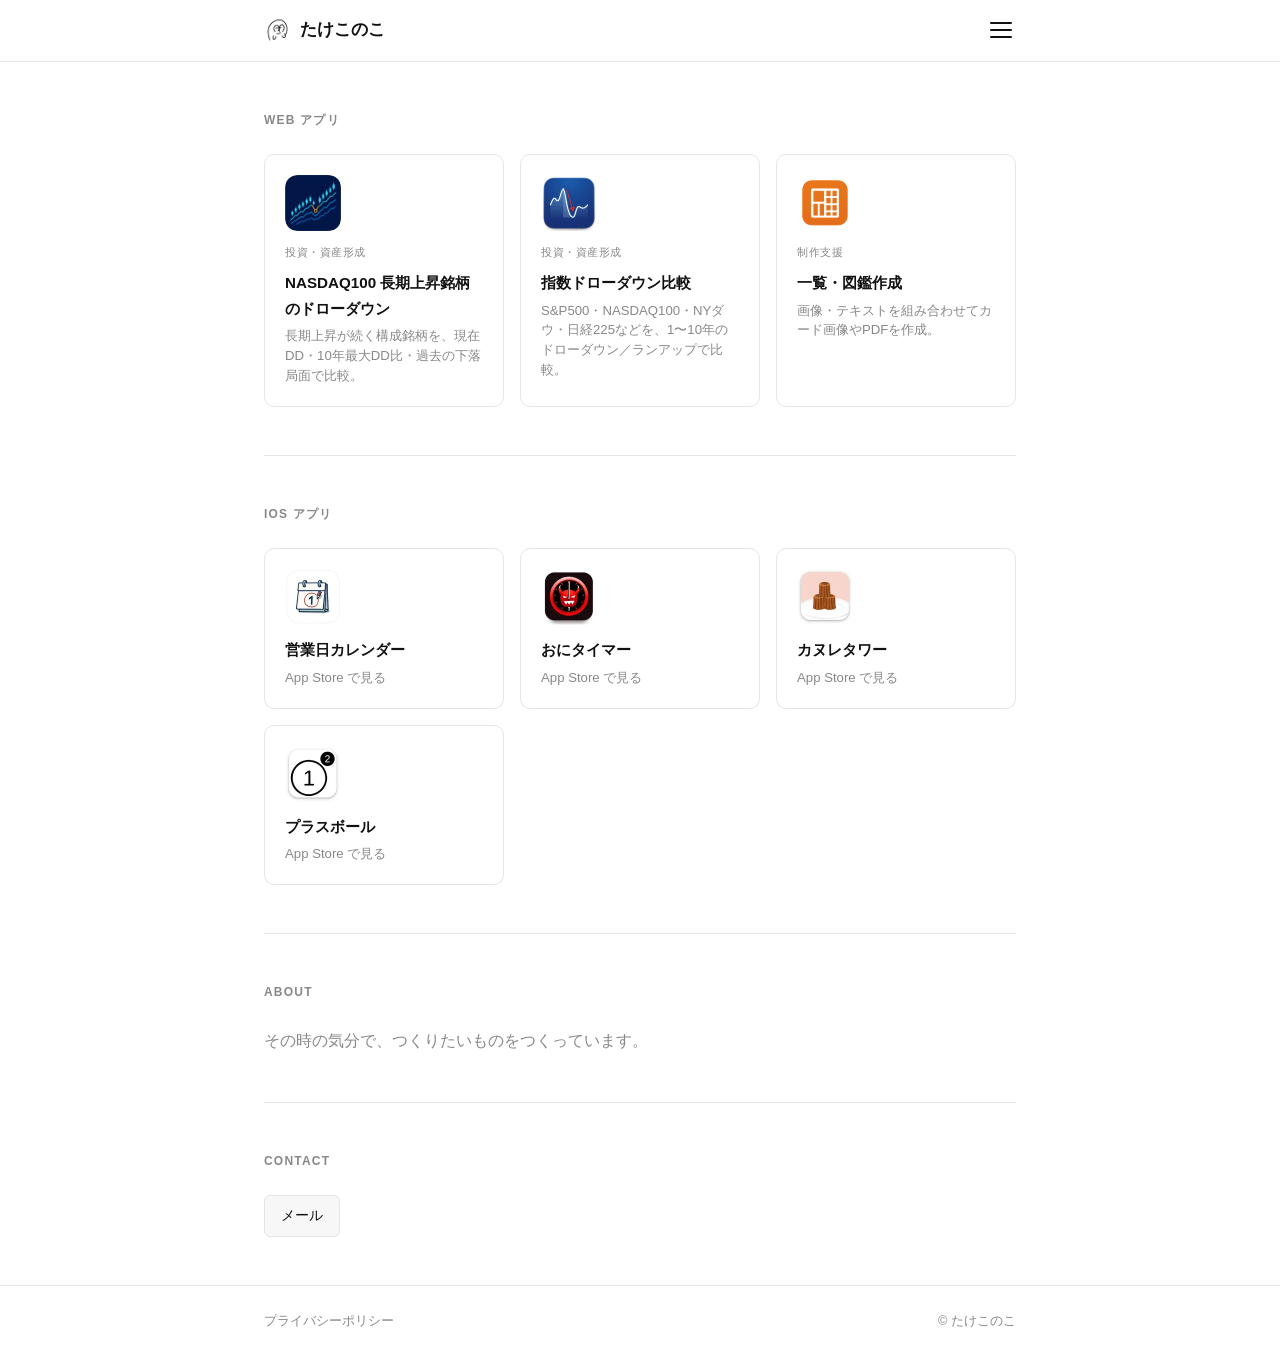
==== index.html @ 68b6a984 "Publish takekonoko.com" ====
<!doctype html>
<html lang="ja">
<head>
  <meta charset="utf-8">
  <meta name="viewport" content="width=device-width, initial-scale=1">
  <title>たけこのこ</title>
  <meta name="description" content="たけこのこが作ったWebツール・iOSアプリの一覧です。株価チャート（ドローダウン）、一覧・図鑑作成などを公開しています。">
  <link rel="canonical" href="https://takekonoko.com/">

  <!-- Open Graph / Twitter -->
  <meta property="og:type" content="website">
  <meta property="og:title" content="たけこのこ">
  <meta property="og:description" content="たけこのこが作ったWebツール・iOSアプリの一覧です。">
  <meta property="og:url" content="https://takekonoko.com/">
  <meta property="og:image" content="https://takekonoko.com/logo.png">
  <meta property="og:site_name" content="たけこのこ">
  <meta name="twitter:card" content="summary">

  <!-- Google Analytics -->
  <script async src="https://www.googletagmanager.com/gtag/js?id=G-1ZTETB06G5"></script>
  <script>
    window.dataLayer = window.dataLayer || [];
    function gtag(){dataLayer.push(arguments);}
    gtag('js', new Date());
    gtag('config', 'G-1ZTETB06G5');
  </script>

  <link rel="icon" type="image/x-icon" href="/favicon.ico">
  <link rel="icon" type="image/png" sizes="32x32" href="/favicon-32x32.png">
  <link rel="apple-touch-icon" sizes="180x180" href="/apple-touch-icon.png">
  <link rel="stylesheet" href="style.css">
</head>
<body>

  <header class="site-header">
    <div class="container">
      <a href="#" class="site-name">
        <img src="/logo.png" alt="" class="site-logo">
        たけこのこ
      </a>
      <button class="nav-toggle" aria-expanded="false" aria-label="メニュー">
        <span></span><span></span><span></span>
      </button>
      <nav id="site-nav">
        <a href="#webapps">Webアプリ</a>
        <a href="#ios">iOSアプリ</a>
        <a href="#about">About</a>
        <a href="#contact">Contact</a>
      </nav>
    </div>
  </header>

  <main class="container">

    <section id="webapps" class="section">
      <p class="section-title">Web アプリ</p>
      <div class="card-grid" id="webapps-grid"></div>
      <noscript>
        <ul>
          <li><a href="./apps/nasdaq100-drawdown/">NASDAQ100 長期上昇銘柄のドローダウン</a> — 長期上昇銘柄の現在DDを、10年最大DD比や過去の下落局面と比較。</li>
          <li><a href="./apps/ddchart/">指数ドローダウン比較</a> — S&P500・NASDAQ100・NYダウ・日経225などを1〜10年で比較。</li>
          <li><a href="./apps/cardmaker/">一覧・図鑑作成</a> — 画像・テキストを組み合わせてカード画像やPDFを作成。</li>
        </ul>
      </noscript>
    </section>

    <section id="ios" class="section">
      <p class="section-title">iOS アプリ</p>
      <div class="card-grid" id="ios-grid"></div>
      <noscript>
        <ul>
          <li><a href="https://apps.apple.com/jp/app/id6503641615">営業日カレンダー</a></li>
          <li><a href="https://apps.apple.com/jp/app/id6449638390">おにタイマー</a></li>
          <li><a href="https://apps.apple.com/app/id6448663499">カヌレタワー</a></li>
          <li><a href="https://apps.apple.com/app/id6447089713">プラスボール</a></li>
        </ul>
      </noscript>
    </section>

    <section id="about" class="section">
      <p class="section-title">About</p>
      <p class="about-text">その時の気分で、つくりたいものをつくっています。</p>
    </section>

    <section id="contact" class="section">
      <p class="section-title">Contact</p>
      <div class="contact-links">
        <a class="contact-link" href="mailto:takeko.dev@gmail.com">メール</a>
      </div>
    </section>

  </main>

  <footer class="site-footer">
    <div class="container">
      <a href="./privacy.html">プライバシーポリシー</a>
      <span>© たけこのこ</span>
    </div>
  </footer>

  <script>
    fetch('./data/apps.json')
      .then(r => r.json())
      .then(data => {
        document.getElementById('webapps-grid').innerHTML = data.webapps.map(app => `
          <a class="card" href="${app.href}">
            <picture>
              <source srcset="./images/${app.image}.webp" type="image/webp">
              <img class="card-icon" src="./images/${app.image}.png" alt="${app.title}">
            </picture>
            ${app.tag ? `<span class="card-tag">${app.tag}</span>` : ''}
            <h3>${app.title}</h3>
            <p>${app.description}</p>
          </a>`).join('');

        document.getElementById('ios-grid').innerHTML = data.ios.map(app => `
          <a class="card" href="${app.href}" target="_blank" rel="noopener">
            <picture>
              <source srcset="./images/${app.image}.webp" type="image/webp">
              <img class="card-icon" src="./images/${app.image}.png" alt="${app.title}">
            </picture>
            <h3>${app.title}</h3>
            <p>App Store で見る</p>
          </a>`).join('');
      });
  </script>

  <script>
    const toggle = document.querySelector('.nav-toggle');
    const nav = document.getElementById('site-nav');
    toggle.addEventListener('click', () => {
      const open = toggle.getAttribute('aria-expanded') === 'true';
      toggle.setAttribute('aria-expanded', !open);
      nav.classList.toggle('is-open', !open);
    });
    nav.querySelectorAll('a').forEach(a => {
      a.addEventListener('click', () => {
        toggle.setAttribute('aria-expanded', 'false');
        nav.classList.remove('is-open');
      });
    });
  </script>
</body>
</html>
---- style.css ----
:root {
  --bg: #ffffff;
  --bg-card: #ffffff;
  --bg-sub: #f7f7f7;
  --border: #e5e5e5;
  --text: #111111;
  --text-muted: #888;
  --accent: #1a6ef5;
}

*, *::before, *::after {
  box-sizing: border-box;
  margin: 0;
  padding: 0;
}

body {
  background: var(--bg);
  color: var(--text);
  font-family: -apple-system, BlinkMacSystemFont, "Segoe UI", "Hiragino Sans", sans-serif;
  font-size: 1rem;
  line-height: 1.7;
}

a {
  color: var(--accent);
  text-decoration: none;
}

a:hover {
  text-decoration: underline;
}

.container {
  max-width: 800px;
  margin: 0 auto;
  padding: 0 1.5rem;
}

/* ---- Header ---- */
.site-header {
  border-bottom: 1px solid var(--border);
  padding: 1rem 0;
}

.site-header .container {
  display: flex;
  align-items: center;
  justify-content: space-between;
}

.site-name {
  display: flex;
  align-items: center;
  gap: 0.5rem;
  font-weight: 700;
  font-size: 1.05rem;
  color: var(--text);
  text-decoration: none;
}

.site-name:hover {
  text-decoration: none;
}

.site-logo {
  width: 28px;
  height: 28px;
  border-radius: 6px;
  object-fit: cover;
}

nav {
  display: flex;
  gap: 1.5rem;
}

nav a {
  color: var(--text-muted);
  font-size: 0.875rem;
}

nav a:hover {
  color: var(--text);
  text-decoration: none;
}

/* ---- Sections ---- */
.section {
  padding: 3rem 0;
  border-bottom: 1px solid var(--border);
}

.section:last-child {
  border-bottom: none;
}

.section-title {
  font-size: 0.75rem;
  font-weight: 600;
  color: var(--text-muted);
  text-transform: uppercase;
  letter-spacing: 0.1em;
  margin-bottom: 1.5rem;
}

/* ---- Cards ---- */
.card-grid {
  display: grid;
  grid-template-columns: repeat(auto-fill, minmax(200px, 1fr));
  gap: 1rem;
}

.card {
  display: block;
  background: var(--bg-card);
  border: 1px solid var(--border);
  border-radius: 10px;
  padding: 1.25rem;
  color: var(--text);
  transition: box-shadow 0.15s, border-color 0.15s;
}

a.card:hover {
  border-color: var(--accent);
  box-shadow: 0 2px 12px rgba(26, 110, 245, 0.08);
  text-decoration: none;
}

.card-icon {
  width: 56px;
  height: 56px;
  border-radius: 12px;
  object-fit: cover;
  margin-bottom: 0.75rem;
  display: block;
}

.card h3 {
  font-size: 0.95rem;
  margin-bottom: 0.3rem;
}

.card p {
  font-size: 0.825rem;
  color: var(--text-muted);
  line-height: 1.5;
}

.card-tag {
  font-size: 0.7rem;
  color: var(--text-muted);
  display: block;
  margin-bottom: 0.5rem;
  text-transform: uppercase;
  letter-spacing: 0.05em;
}

/* ---- About ---- */
.about-text {
  color: var(--text-muted);
  max-width: 580px;
}

/* ---- Contact ---- */
.contact-links {
  display: flex;
  gap: 0.75rem;
  flex-wrap: wrap;
}

.contact-link {
  background: var(--bg-sub);
  border: 1px solid var(--border);
  border-radius: 6px;
  padding: 0.5rem 1rem;
  font-size: 0.875rem;
  color: var(--text);
  transition: border-color 0.15s;
}

.contact-link:hover {
  border-color: var(--accent);
  text-decoration: none;
}

/* ---- Footer ---- */
.site-footer {
  padding: 1.5rem 0 2rem;
  border-top: 1px solid var(--border);
}

.site-footer .container {
  display: flex;
  justify-content: space-between;
  align-items: center;
  font-size: 0.8rem;
  color: var(--text-muted);
}

.site-footer a {
  color: var(--text-muted);
}

.site-footer a:hover {
  color: var(--text);
}

/* ---- Prose (privacy etc.) ---- */
.prose {
  padding: 3rem 0 4rem;
  max-width: 600px;
}

.prose h1 {
  font-size: 1.4rem;
  margin-bottom: 2rem;
}

.prose h2 {
  font-size: 0.75rem;
  font-weight: 600;
  color: var(--text-muted);
  text-transform: uppercase;
  letter-spacing: 0.1em;
  margin-top: 2rem;
  margin-bottom: 0.6rem;
}

.prose p {
  color: var(--text-muted);
  font-size: 0.9rem;
  margin-bottom: 0.75rem;
}

.prose ul {
  padding-left: 1.5rem;
  margin-bottom: 0.75rem;
}

.prose li {
  color: var(--text-muted);
  font-size: 0.9rem;
  margin-bottom: 0.3rem;
  line-height: 1.6;
}

.prose a {
  color: var(--accent);
}

.prose .back {
  display: inline-block;
  margin-top: 2.5rem;
  font-size: 0.85rem;
  color: var(--text-muted);
}

/* ---- Hamburger ---- */
.nav-toggle {
  display: flex;
  background: none;
  border: none;
  cursor: pointer;
  padding: 4px;
  flex-direction: column;
  gap: 5px;
  position: relative;
  z-index: 101;
}

.nav-toggle span {
  display: block;
  width: 22px;
  height: 2px;
  background: var(--text);
  border-radius: 2px;
  transition: transform 0.2s, opacity 0.2s;
}

.nav-toggle[aria-expanded="true"] span:nth-child(1) {
  transform: translateY(7px) rotate(45deg);
}

.nav-toggle[aria-expanded="true"] span:nth-child(2) {
  opacity: 0;
}

.nav-toggle[aria-expanded="true"] span:nth-child(3) {
  transform: translateY(-7px) rotate(-45deg);
}

.site-header {
  position: relative;
}

nav {
  display: none;
  position: fixed;
  top: 0;
  left: 0;
  right: 0;
  bottom: 0;
  background: var(--bg);
  flex-direction: column;
  align-items: center;
  justify-content: center;
  gap: 2rem;
  z-index: 100;
}

nav.is-open {
  display: flex;
}

nav a {
  font-size: 1.4rem;
  color: var(--text);
  text-align: center;
}

nav a:hover {
  color: var(--accent);
  text-decoration: none;
}

/* ---- Responsive ---- */
@media (max-width: 560px) {
  .card-grid {
    grid-template-columns: repeat(2, 1fr);
  }

  .site-footer .container {
    flex-direction: column;
    gap: 0.4rem;
    text-align: center;
  }
}
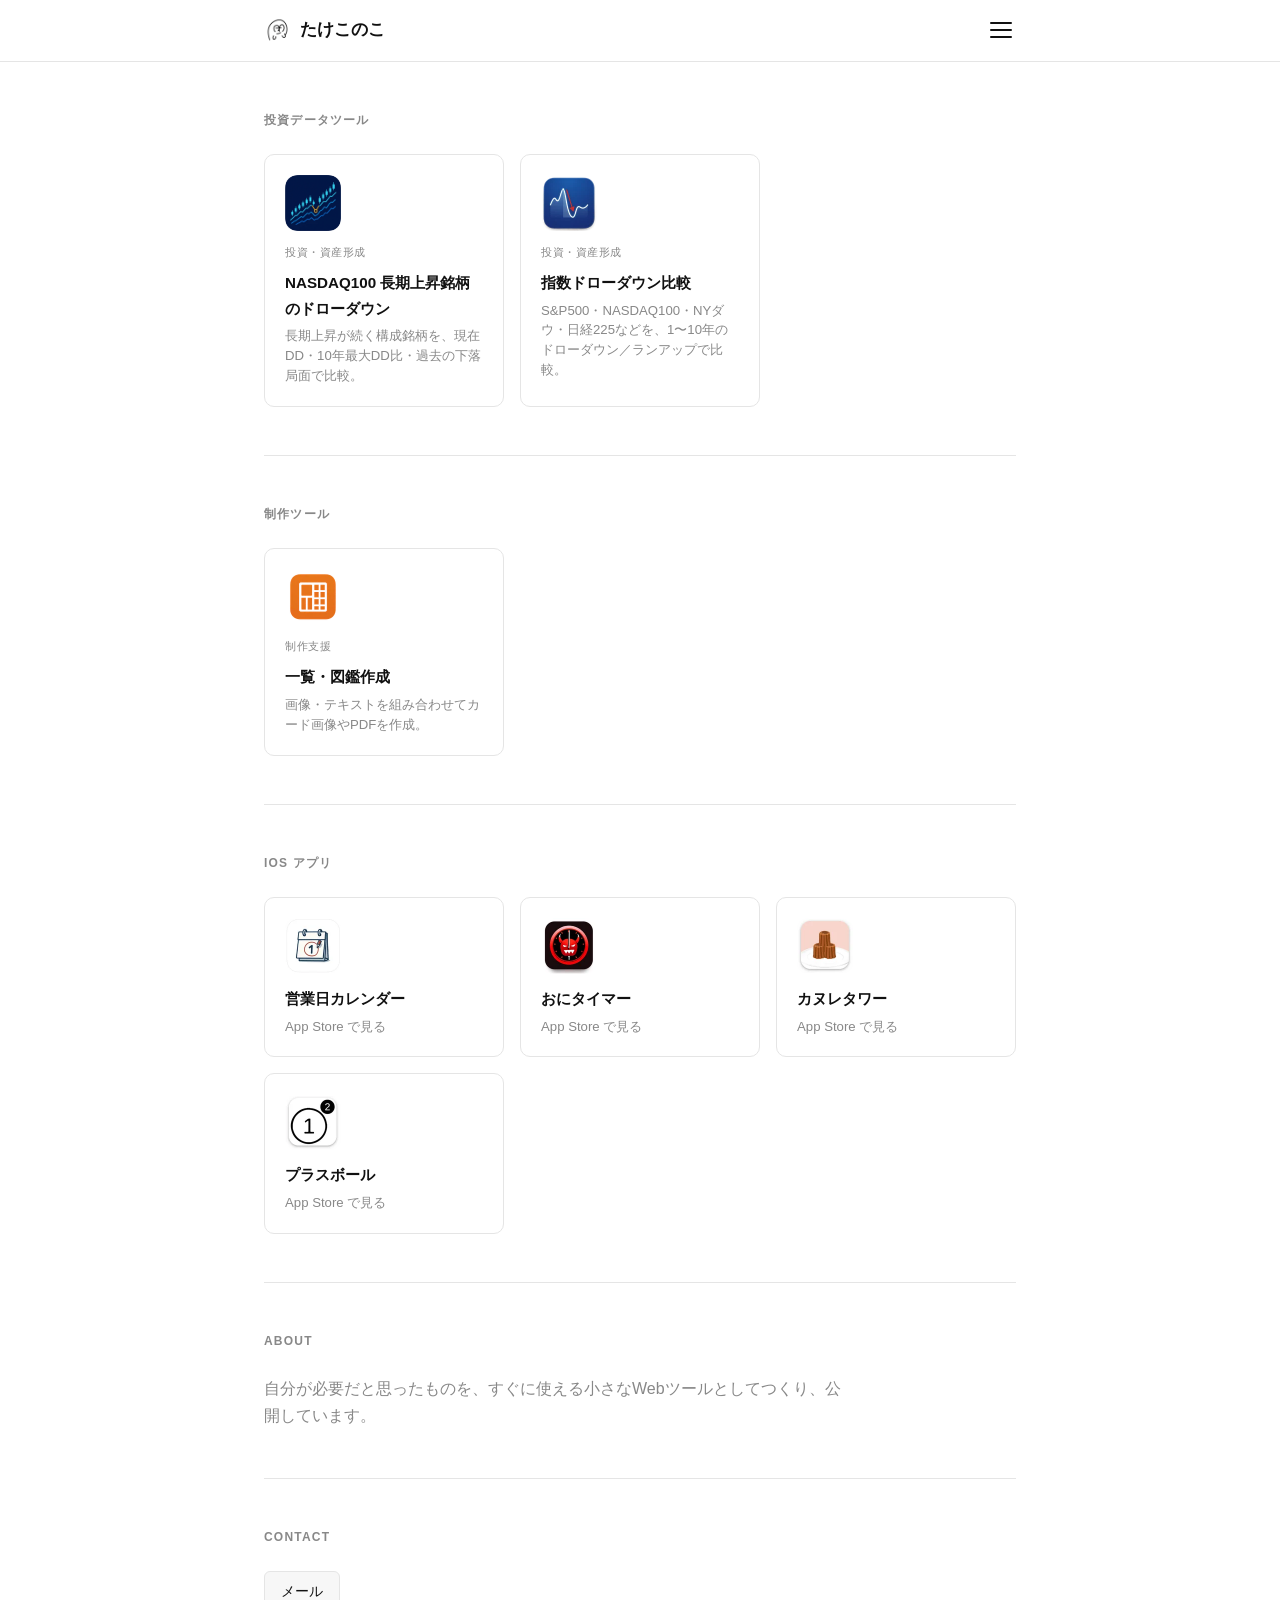
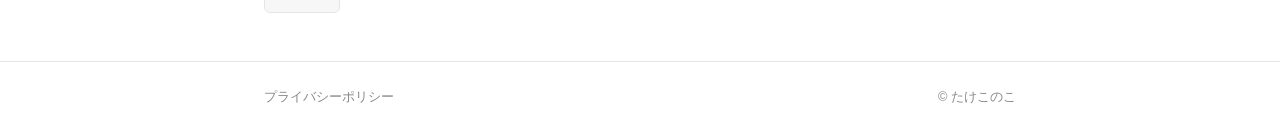
==== commit 38d133be: "Publish takekonoko.com" ====
--- a/index.html
+++ b/index.html
@@ -42,7 +42,8 @@
         <span></span><span></span><span></span>
       </button>
       <nav id="site-nav">
-        <a href="#webapps">Webアプリ</a>
+        <a href="#markets">投資ツール</a>
+        <a href="#creative">制作ツール</a>
         <a href="#ios">iOSアプリ</a>
         <a href="#about">About</a>
         <a href="#contact">Contact</a>
@@ -52,13 +53,22 @@
 
   <main class="container">
 
-    <section id="webapps" class="section">
-      <p class="section-title">Web アプリ</p>
-      <div class="card-grid" id="webapps-grid"></div>
+    <section id="markets" class="section">
+      <p class="section-title">投資データツール</p>
+      <div class="card-grid" id="markets-grid"></div>
       <noscript>
         <ul>
           <li><a href="./apps/nasdaq100-drawdown/">NASDAQ100 長期上昇銘柄のドローダウン</a> — 長期上昇銘柄の現在DDを、10年最大DD比や過去の下落局面と比較。</li>
           <li><a href="./apps/ddchart/">指数ドローダウン比較</a> — S&P500・NASDAQ100・NYダウ・日経225などを1〜10年で比較。</li>
+        </ul>
+      </noscript>
+    </section>
+
+    <section id="creative" class="section">
+      <p class="section-title">制作ツール</p>
+      <div class="card-grid" id="creative-grid"></div>
+      <noscript>
+        <ul>
           <li><a href="./apps/cardmaker/">一覧・図鑑作成</a> — 画像・テキストを組み合わせてカード画像やPDFを作成。</li>
         </ul>
       </noscript>
@@ -79,7 +89,7 @@
 
     <section id="about" class="section">
       <p class="section-title">About</p>
-      <p class="about-text">その時の気分で、つくりたいものをつくっています。</p>
+      <p class="about-text">自分が必要だと思ったものを、すぐに使える小さなWebツールとしてつくり、公開しています。</p>
     </section>
 
     <section id="contact" class="section">
@@ -102,7 +112,7 @@
     fetch('./data/apps.json')
       .then(r => r.json())
       .then(data => {
-        document.getElementById('webapps-grid').innerHTML = data.webapps.map(app => `
+        const renderCards = apps => apps.map(app => `
           <a class="card" href="${app.href}">
             <picture>
               <source srcset="./images/${app.image}.webp" type="image/webp">
@@ -112,6 +122,13 @@
             <h3>${app.title}</h3>
             <p>${app.description}</p>
           </a>`).join('');
+
+        document.getElementById('markets-grid').innerHTML = renderCards(
+          data.webapps.filter(app => app.tag === '投資・資産形成')
+        );
+        document.getElementById('creative-grid').innerHTML = renderCards(
+          data.webapps.filter(app => app.tag !== '投資・資産形成')
+        );
 
         document.getElementById('ios-grid').innerHTML = data.ios.map(app => `
           <a class="card" href="${app.href}" target="_blank" rel="noopener">
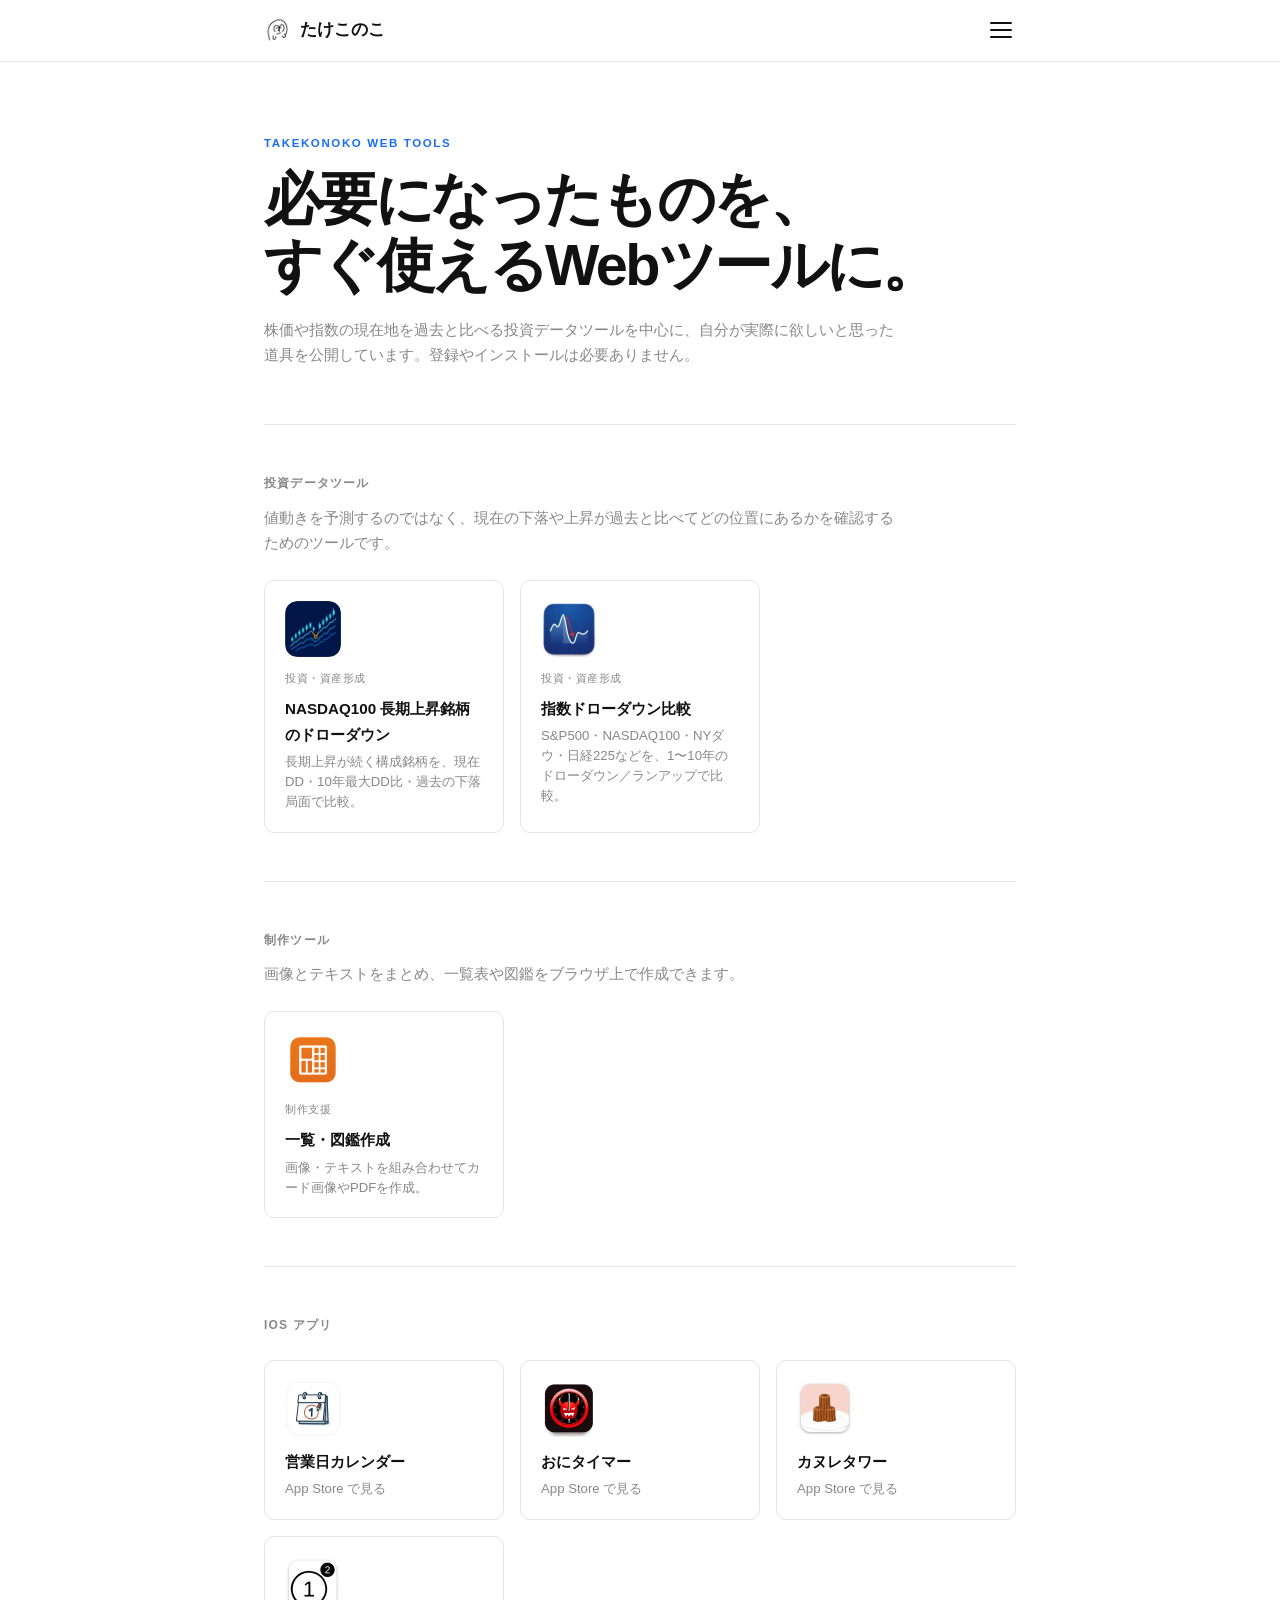
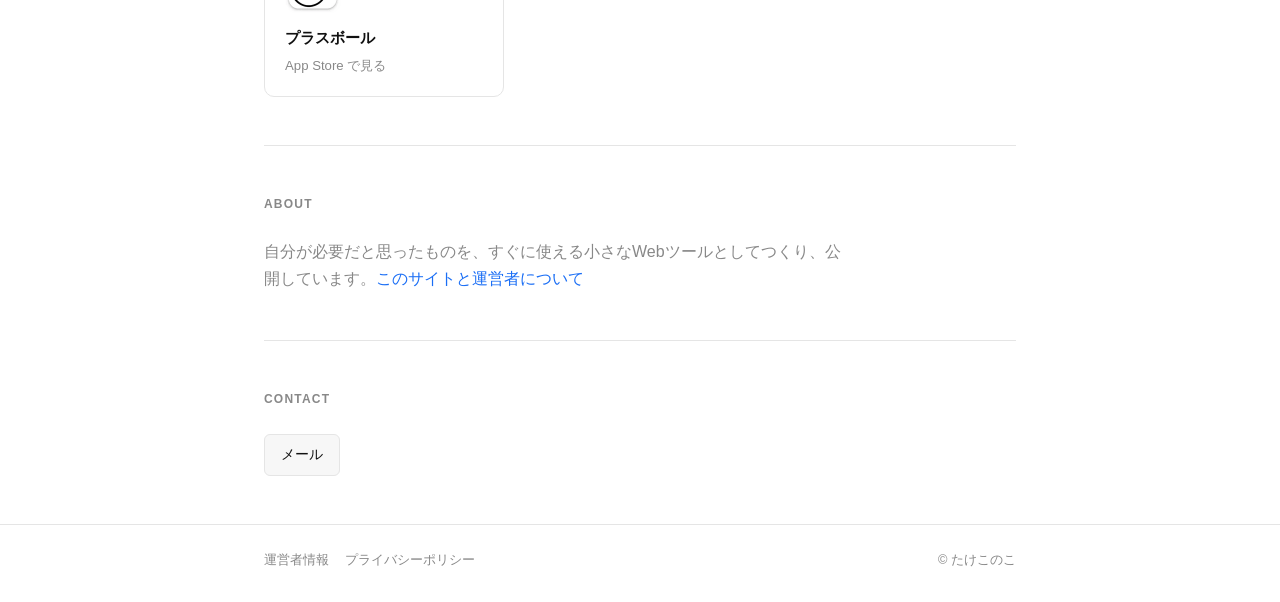
==== commit b975b7fa: "Publish takekonoko.com" ====
--- a/index.html
+++ b/index.html
@@ -3,14 +3,14 @@
 <head>
   <meta charset="utf-8">
   <meta name="viewport" content="width=device-width, initial-scale=1">
-  <title>たけこのこ</title>
-  <meta name="description" content="たけこのこが作ったWebツール・iOSアプリの一覧です。株価チャート（ドローダウン）、一覧・図鑑作成などを公開しています。">
+  <title>たけこのこ | 投資データ・制作Webツール</title>
+  <meta name="description" content="株価や指数の現在地を過去と比べる投資データツール、画像と文章から一覧を作る制作ツールを無料で公開しています。登録・インストール不要で使えます。">
   <link rel="canonical" href="https://takekonoko.com/">
 
   <!-- Open Graph / Twitter -->
   <meta property="og:type" content="website">
   <meta property="og:title" content="たけこのこ">
-  <meta property="og:description" content="たけこのこが作ったWebツール・iOSアプリの一覧です。">
+  <meta property="og:description" content="自分が必要だと思った小さなWebツールを、登録不要で公開しています。">
   <meta property="og:url" content="https://takekonoko.com/">
   <meta property="og:image" content="https://takekonoko.com/logo.png">
   <meta property="og:site_name" content="たけこのこ">
@@ -45,16 +45,22 @@
         <a href="#markets">投資ツール</a>
         <a href="#creative">制作ツール</a>
         <a href="#ios">iOSアプリ</a>
-        <a href="#about">About</a>
+        <a href="./about.html">About</a>
         <a href="#contact">Contact</a>
       </nav>
     </div>
   </header>
 
   <main class="container">
+    <section class="home-intro" aria-labelledby="home-title">
+      <p class="home-kicker">TAKEKONOKO WEB TOOLS</p>
+      <h1 id="home-title">必要になったものを、<br>すぐ使えるWebツールに。</h1>
+      <p>株価や指数の現在地を過去と比べる投資データツールを中心に、自分が実際に欲しいと思った道具を公開しています。登録やインストールは必要ありません。</p>
+    </section>
 
     <section id="markets" class="section">
       <p class="section-title">投資データツール</p>
+      <p class="section-lead">値動きを予測するのではなく、現在の下落や上昇が過去と比べてどの位置にあるかを確認するためのツールです。</p>
       <div class="card-grid" id="markets-grid"></div>
       <noscript>
         <ul>
@@ -66,6 +72,7 @@
 
     <section id="creative" class="section">
       <p class="section-title">制作ツール</p>
+      <p class="section-lead">画像とテキストをまとめ、一覧表や図鑑をブラウザ上で作成できます。</p>
       <div class="card-grid" id="creative-grid"></div>
       <noscript>
         <ul>
@@ -89,7 +96,7 @@
 
     <section id="about" class="section">
       <p class="section-title">About</p>
-      <p class="about-text">自分が必要だと思ったものを、すぐに使える小さなWebツールとしてつくり、公開しています。</p>
+      <p class="about-text">自分が必要だと思ったものを、すぐに使える小さなWebツールとしてつくり、公開しています。<a href="./about.html">このサイトと運営者について</a></p>
     </section>
 
     <section id="contact" class="section">
@@ -103,7 +110,7 @@
 
   <footer class="site-footer">
     <div class="container">
-      <a href="./privacy.html">プライバシーポリシー</a>
+      <div class="footer-links"><a href="./about.html">運営者情報</a><a href="./privacy.html">プライバシーポリシー</a></div>
       <span>© たけこのこ</span>
     </div>
   </footer>
--- a/style.css
+++ b/style.css
@@ -256,6 +256,45 @@
   color: var(--text-muted);
 }
 
+
+/* ---- Home intro and supporting copy ---- */
+.home-intro {
+  padding: 4.5rem 0 3.5rem;
+  border-bottom: 1px solid var(--border);
+}
+
+.home-kicker {
+  color: var(--accent);
+  font-size: 0.72rem;
+  font-weight: 700;
+  letter-spacing: 0.14em;
+  margin-bottom: 0.8rem;
+}
+
+.home-intro h1 {
+  max-width: 680px;
+  font-size: clamp(2rem, 7vw, 3.6rem);
+  line-height: 1.15;
+  letter-spacing: -0.045em;
+  margin-bottom: 1.25rem;
+}
+
+.home-intro > p:last-child,
+.section-lead {
+  max-width: 640px;
+  color: var(--text-muted);
+  font-size: 0.92rem;
+}
+
+.section-lead {
+  margin: -0.75rem 0 1.5rem;
+}
+
+.footer-links {
+  display: flex;
+  gap: 1rem;
+  flex-wrap: wrap;
+}
 /* ---- Hamburger ---- */
 .nav-toggle {
   display: flex;
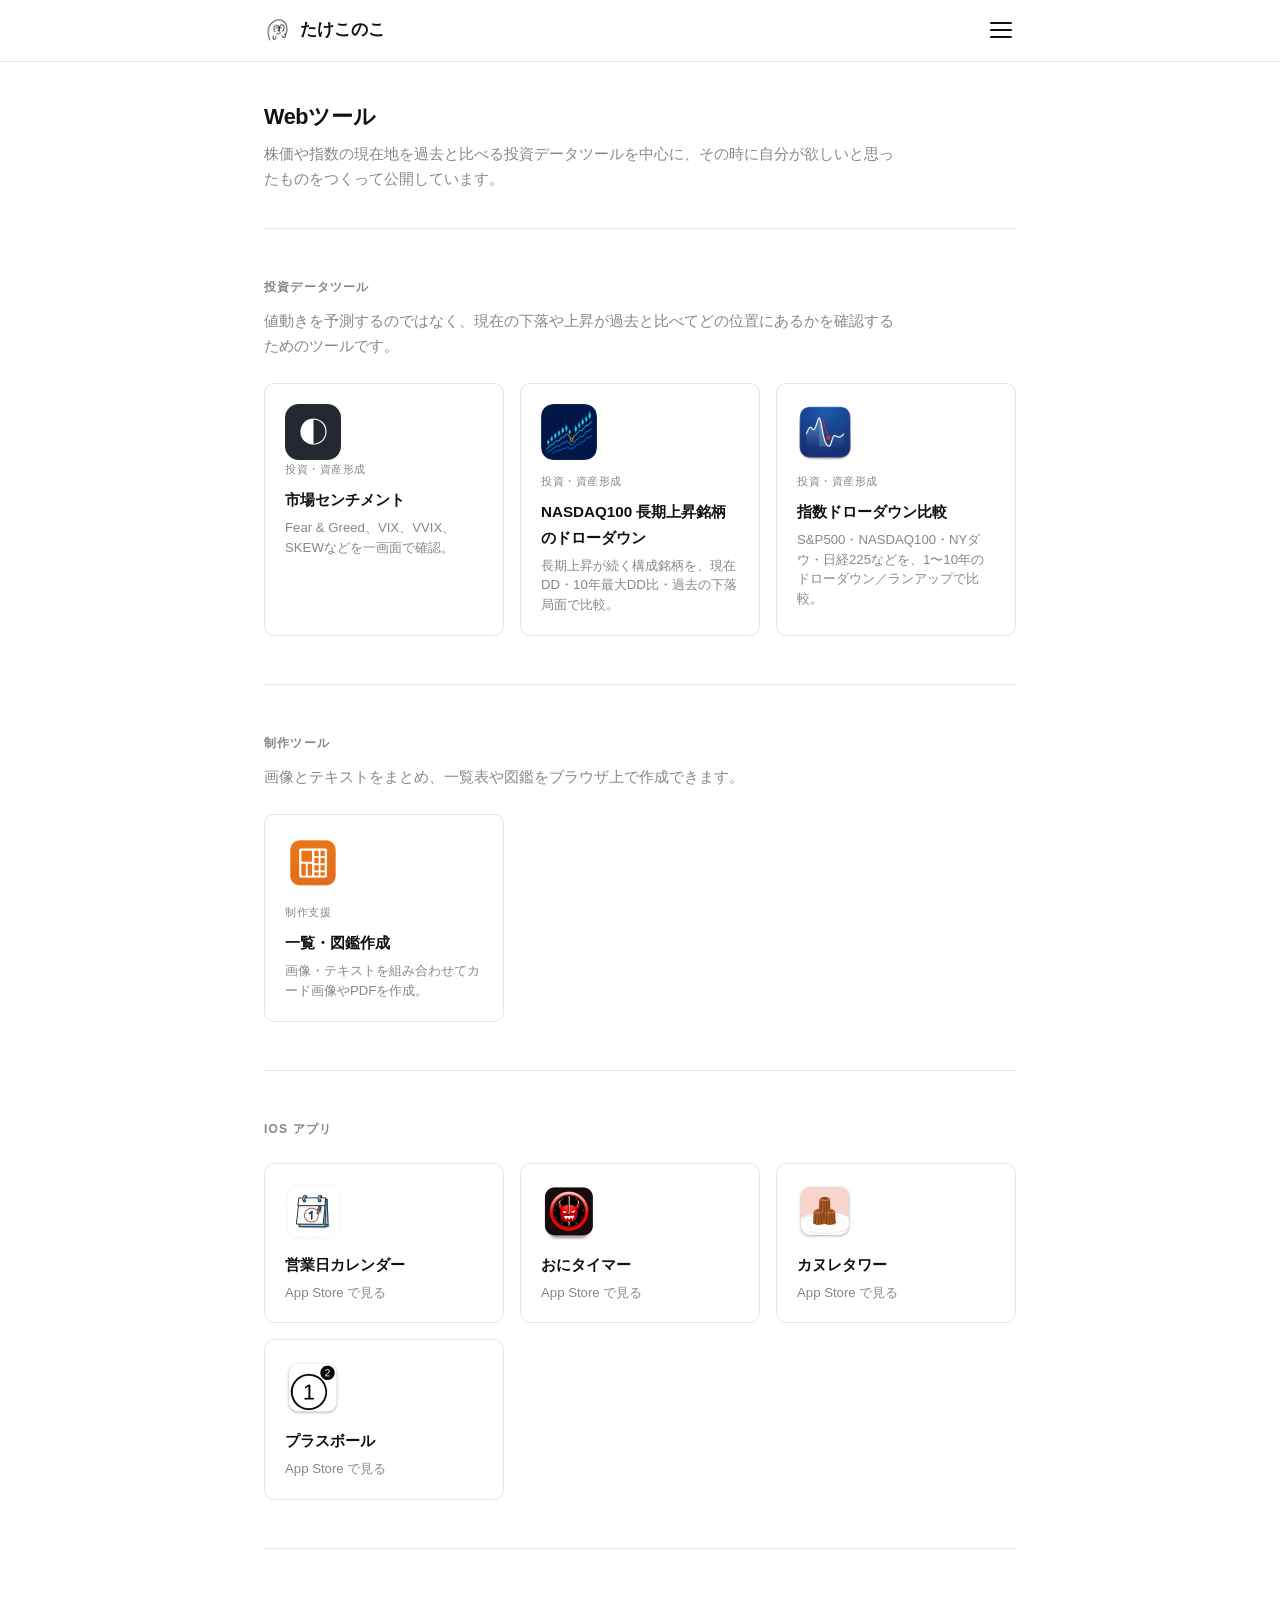
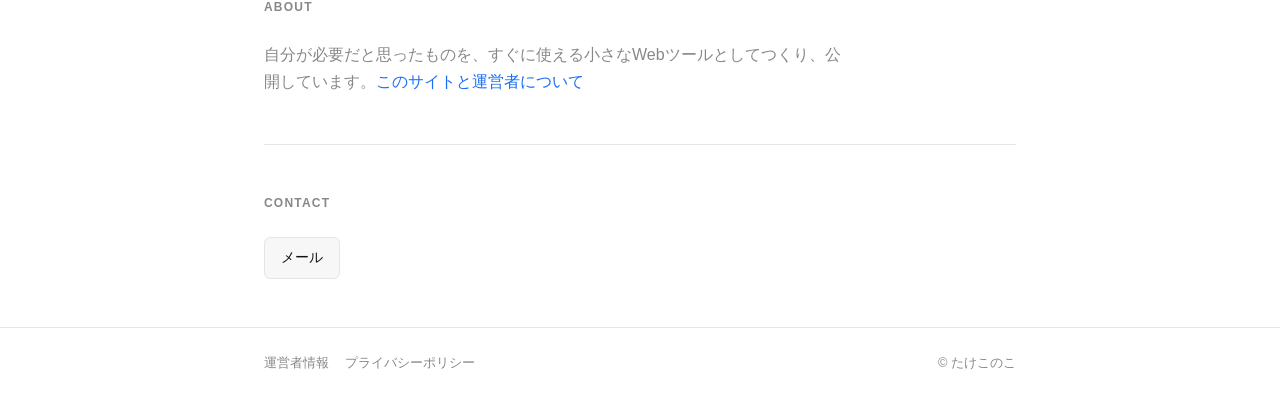
==== commit dede1238: "Publish takekonoko.com" ====
--- a/index.html
+++ b/index.html
@@ -53,9 +53,8 @@
 
   <main class="container">
     <section class="home-intro" aria-labelledby="home-title">
-      <p class="home-kicker">TAKEKONOKO WEB TOOLS</p>
-      <h1 id="home-title">必要になったものを、<br>すぐ使えるWebツールに。</h1>
-      <p>株価や指数の現在地を過去と比べる投資データツールを中心に、自分が実際に欲しいと思った道具を公開しています。登録やインストールは必要ありません。</p>
+      <h1 id="home-title">Webツール</h1>
+      <p>株価や指数の現在地を過去と比べる投資データツールを中心に、その時に自分が欲しいと思ったものをつくって公開しています。</p>
     </section>
 
     <section id="markets" class="section">
@@ -64,6 +63,7 @@
       <div class="card-grid" id="markets-grid"></div>
       <noscript>
         <ul>
+          <li><a href="./apps/market-sentiment/">市場センチメント</a> — Fear &amp; Greed、VIX、VVIX、SKEWなどを一画面で確認。</li>
           <li><a href="./apps/nasdaq100-drawdown/">NASDAQ100 長期上昇銘柄のドローダウン</a> — 長期上昇銘柄の現在DDを、10年最大DD比や過去の下落局面と比較。</li>
           <li><a href="./apps/ddchart/">指数ドローダウン比較</a> — S&P500・NASDAQ100・NYダウ・日経225などを1〜10年で比較。</li>
         </ul>
@@ -116,15 +116,12 @@
   </footer>
 
   <script>
-    fetch('./data/apps.json')
+    fetch('./data/apps.json', { cache: 'no-store' })
       .then(r => r.json())
       .then(data => {
         const renderCards = apps => apps.map(app => `
           <a class="card" href="${app.href}">
-            <picture>
-              <source srcset="./images/${app.image}.webp" type="image/webp">
-              <img class="card-icon" src="./images/${app.image}.png" alt="${app.title}">
-            </picture>
+            ${app.image ? `<picture><source srcset="./images/${app.image}.webp" type="image/webp"><img class="card-icon" src="./images/${app.image}.png" alt="${app.title}"></picture>` : `<span class="card-symbol" aria-hidden="true">${app.icon || '◐'}</span>`}
             ${app.tag ? `<span class="card-tag">${app.tag}</span>` : ''}
             <h3>${app.title}</h3>
             <p>${app.description}</p>
@@ -139,10 +136,7 @@
 
         document.getElementById('ios-grid').innerHTML = data.ios.map(app => `
           <a class="card" href="${app.href}" target="_blank" rel="noopener">
-            <picture>
-              <source srcset="./images/${app.image}.webp" type="image/webp">
-              <img class="card-icon" src="./images/${app.image}.png" alt="${app.title}">
-            </picture>
+            ${app.image ? `<picture><source srcset="./images/${app.image}.webp" type="image/webp"><img class="card-icon" src="./images/${app.image}.png" alt="${app.title}"></picture>` : `<span class="card-symbol" aria-hidden="true">${app.icon || '◐'}</span>`}
             <h3>${app.title}</h3>
             <p>App Store で見る</p>
           </a>`).join('');
--- a/style.css
+++ b/style.css
@@ -259,24 +259,27 @@
 
 /* ---- Home intro and supporting copy ---- */
 .home-intro {
-  padding: 4.5rem 0 3.5rem;
+  padding: 2.6rem 0 2.2rem;
   border-bottom: 1px solid var(--border);
 }
 
-.home-kicker {
-  color: var(--accent);
-  font-size: 0.72rem;
-  font-weight: 700;
-  letter-spacing: 0.14em;
-  margin-bottom: 0.8rem;
-}
-
 .home-intro h1 {
-  max-width: 680px;
-  font-size: clamp(2rem, 7vw, 3.6rem);
-  line-height: 1.15;
-  letter-spacing: -0.045em;
-  margin-bottom: 1.25rem;
+  font-size: 1.35rem;
+  line-height: 1.3;
+  letter-spacing: -0.015em;
+  margin-bottom: 0.7rem;
+}
+
+.card-symbol {
+  width: 56px;
+  height: 56px;
+  display: grid;
+  place-items: center;
+  border-radius: 14px;
+  background: #242830;
+  color: #fff;
+  font-size: 1.8rem;
+  line-height: 1;
 }
 
 .home-intro > p:last-child,
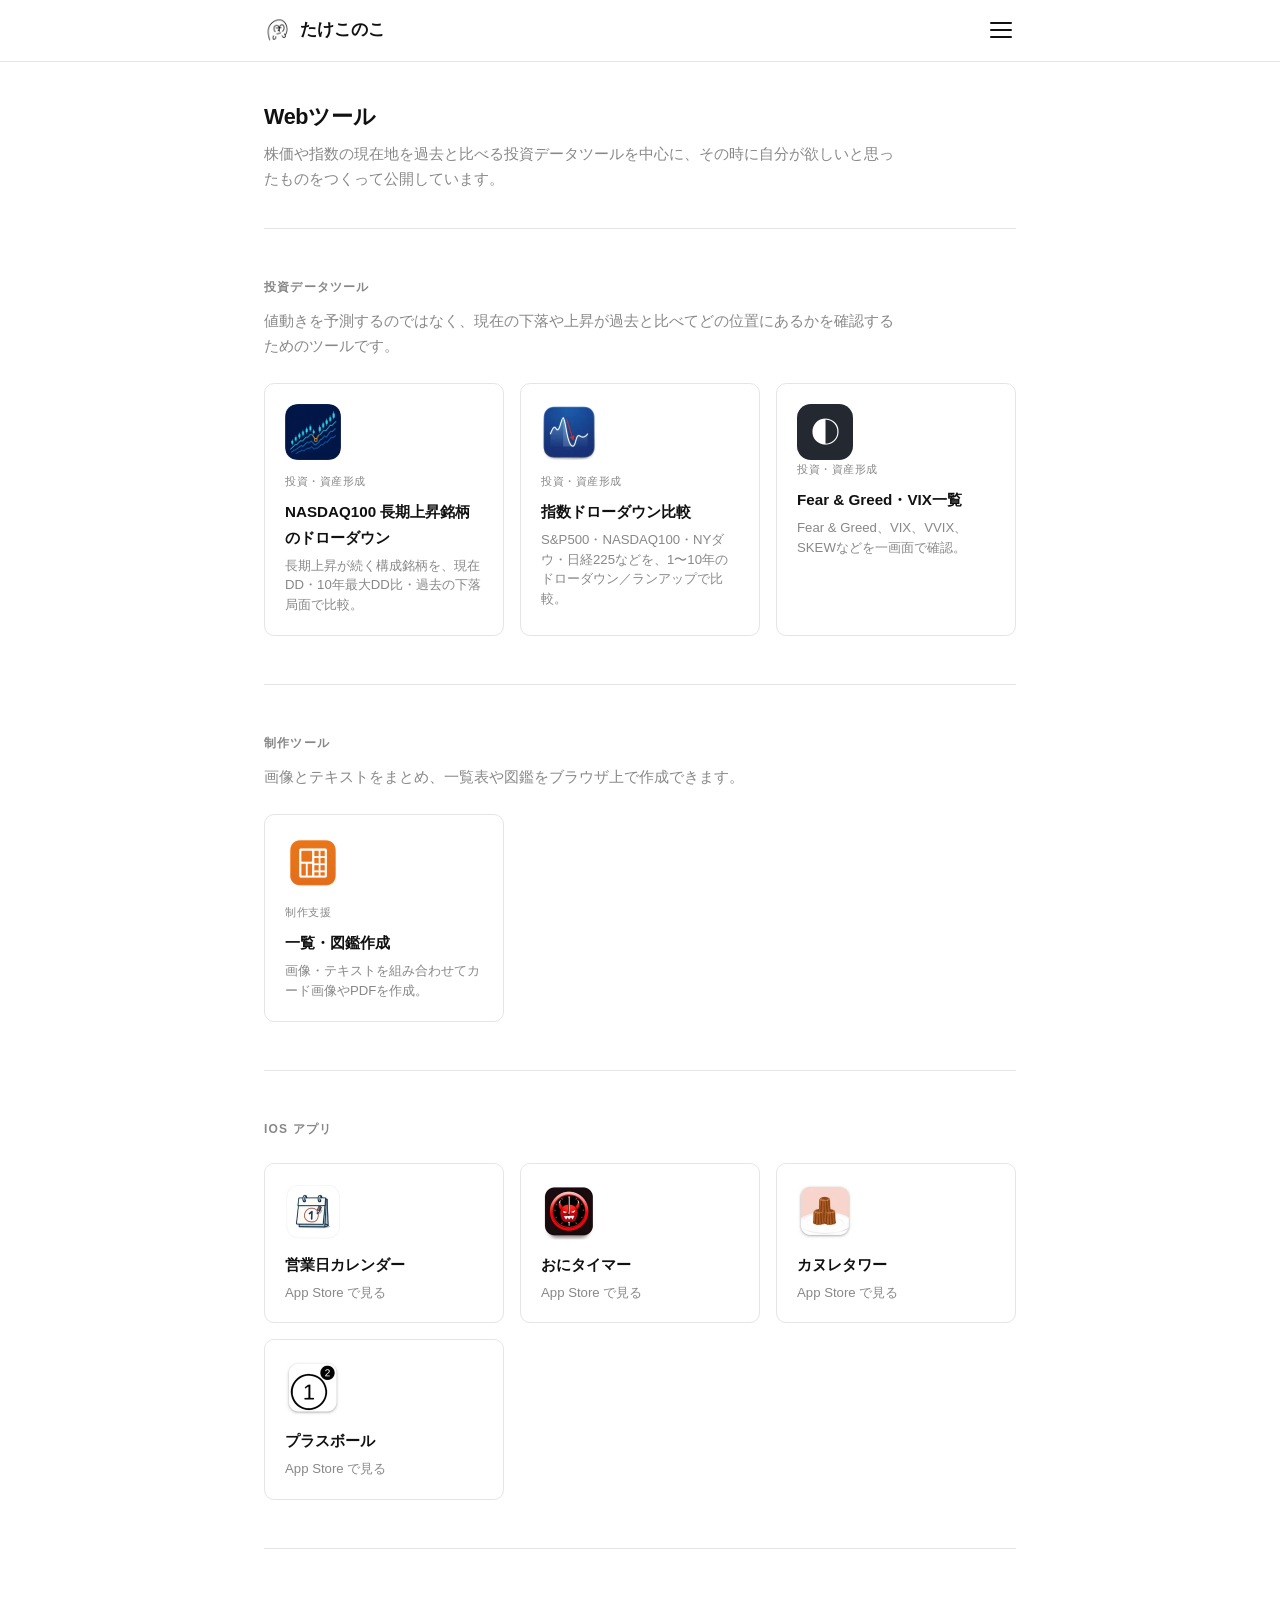
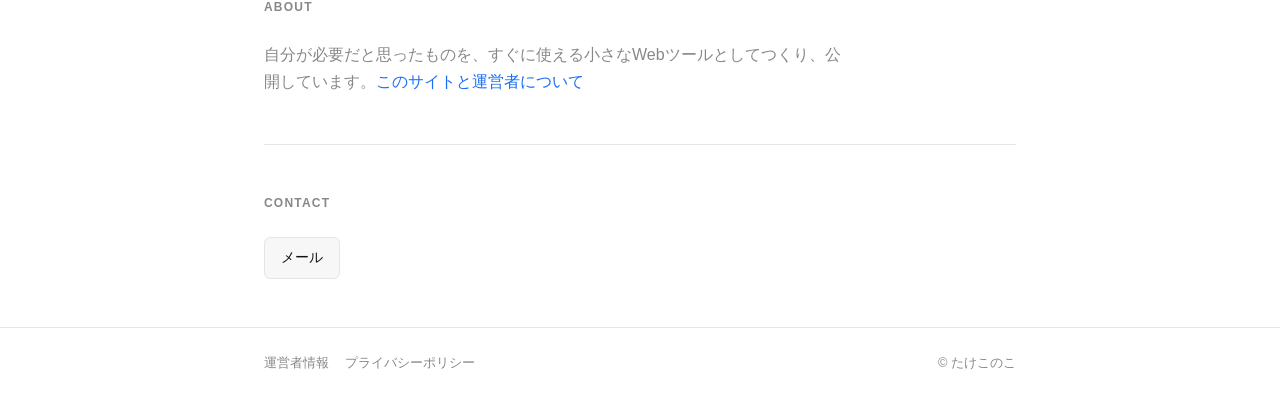
==== commit 2ae4e2da: "Publish takekonoko.com" ====
--- a/index.html
+++ b/index.html
@@ -63,9 +63,9 @@
       <div class="card-grid" id="markets-grid"></div>
       <noscript>
         <ul>
-          <li><a href="./apps/market-sentiment/">市場センチメント</a> — Fear &amp; Greed、VIX、VVIX、SKEWなどを一画面で確認。</li>
           <li><a href="./apps/nasdaq100-drawdown/">NASDAQ100 長期上昇銘柄のドローダウン</a> — 長期上昇銘柄の現在DDを、10年最大DD比や過去の下落局面と比較。</li>
           <li><a href="./apps/ddchart/">指数ドローダウン比較</a> — S&P500・NASDAQ100・NYダウ・日経225などを1〜10年で比較。</li>
+          <li><a href="./apps/market-sentiment/">Fear &amp; Greed・VIX一覧</a> — Fear &amp; Greed、VIX、VVIX、SKEWなどを一画面で確認。</li>
         </ul>
       </noscript>
     </section>
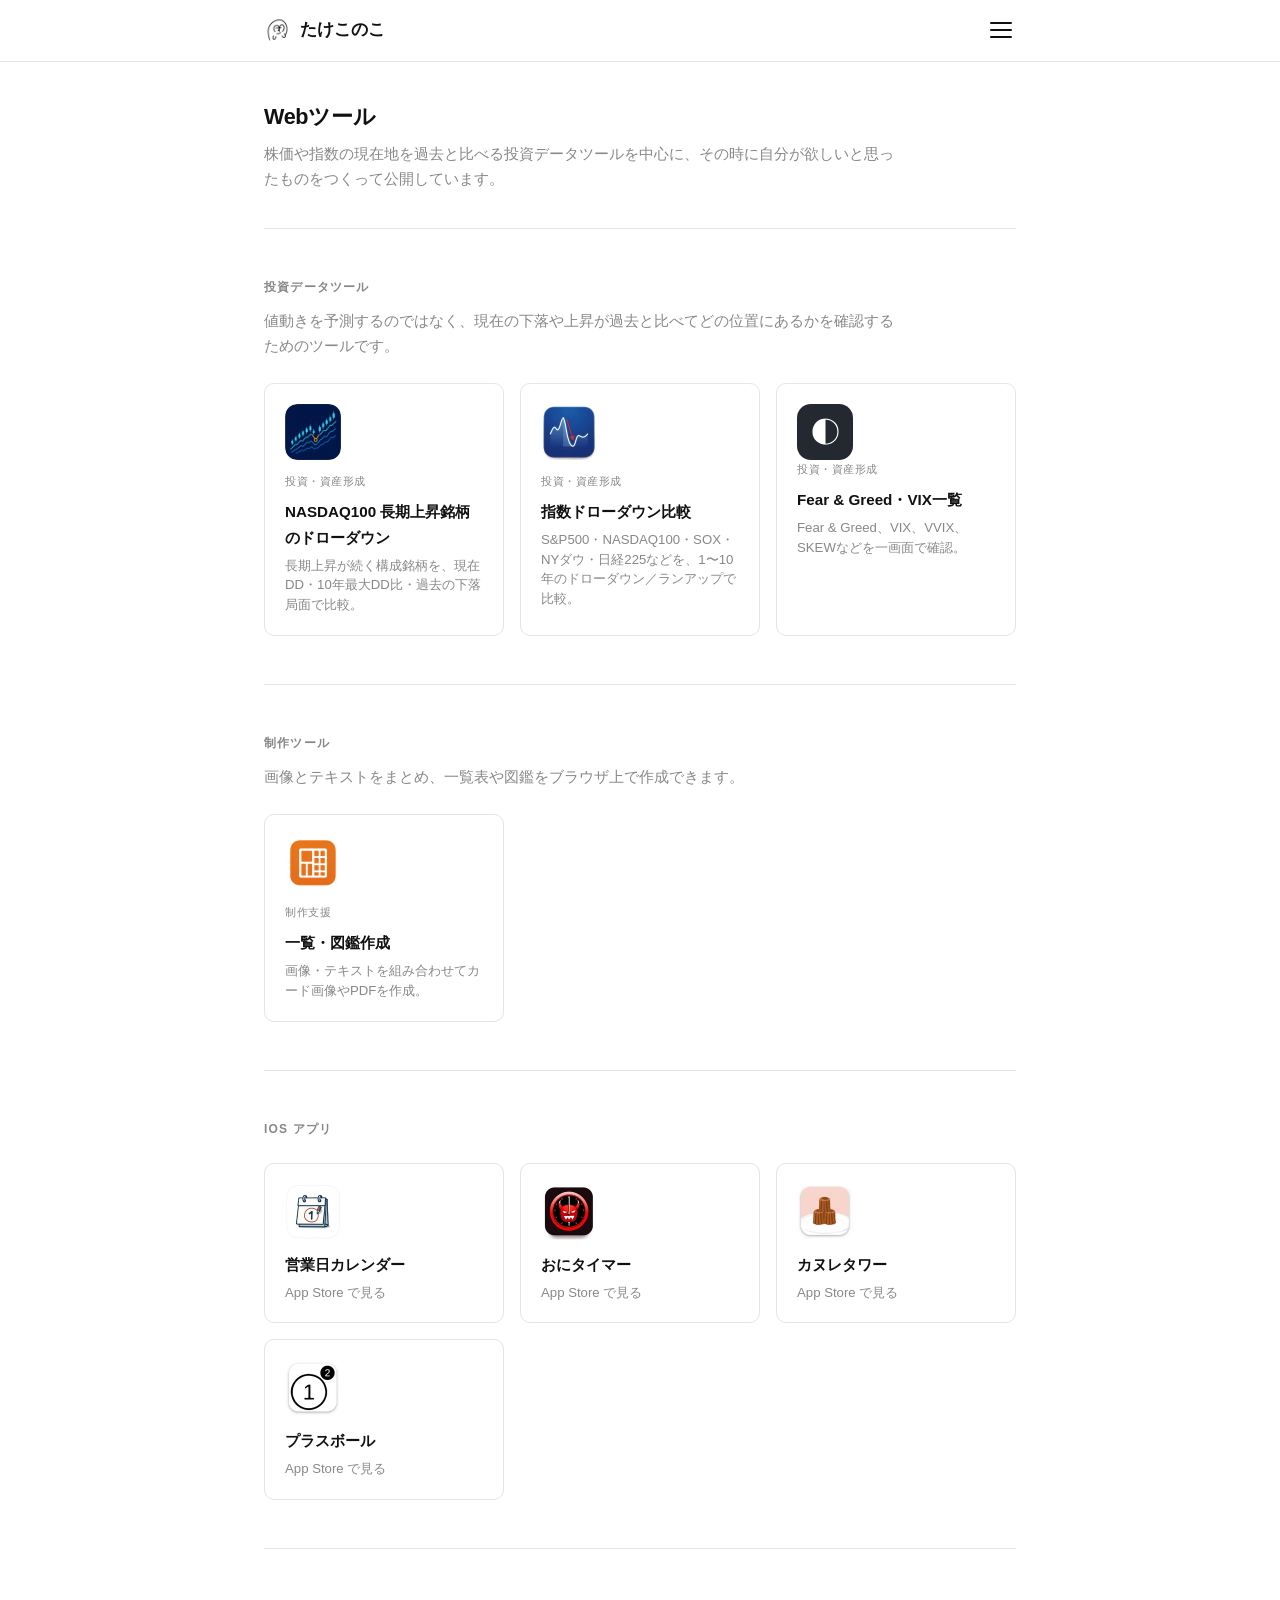
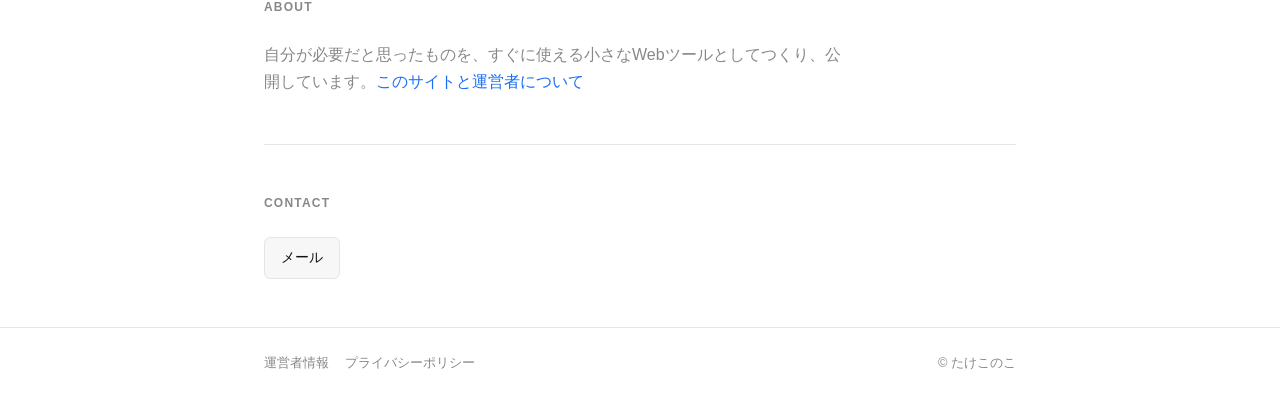
==== commit ee927a1a: "Add SOX to drawdown comparison" ====
--- a/index.html
+++ b/index.html
@@ -1,6 +1,7 @@
 <!doctype html>
 <html lang="ja">
 <head>
+<script async src="https://pagead2.googlesyndication.com/pagead/js/adsbygoogle.js?client=ca-pub-1517045180597994" crossorigin="anonymous"></script>
   <meta charset="utf-8">
   <meta name="viewport" content="width=device-width, initial-scale=1">
   <title>たけこのこ | 投資データ・制作Webツール</title>
@@ -64,7 +65,7 @@
       <noscript>
         <ul>
           <li><a href="./apps/nasdaq100-drawdown/">NASDAQ100 長期上昇銘柄のドローダウン</a> — 長期上昇銘柄の現在DDを、10年最大DD比や過去の下落局面と比較。</li>
-          <li><a href="./apps/ddchart/">指数ドローダウン比較</a> — S&P500・NASDAQ100・NYダウ・日経225などを1〜10年で比較。</li>
+          <li><a href="./apps/ddchart/">指数ドローダウン比較</a> — S&P500・NASDAQ100・SOX・NYダウ・日経225などを1〜10年で比較。</li>
           <li><a href="./apps/market-sentiment/">Fear &amp; Greed・VIX一覧</a> — Fear &amp; Greed、VIX、VVIX、SKEWなどを一画面で確認。</li>
         </ul>
       </noscript>
